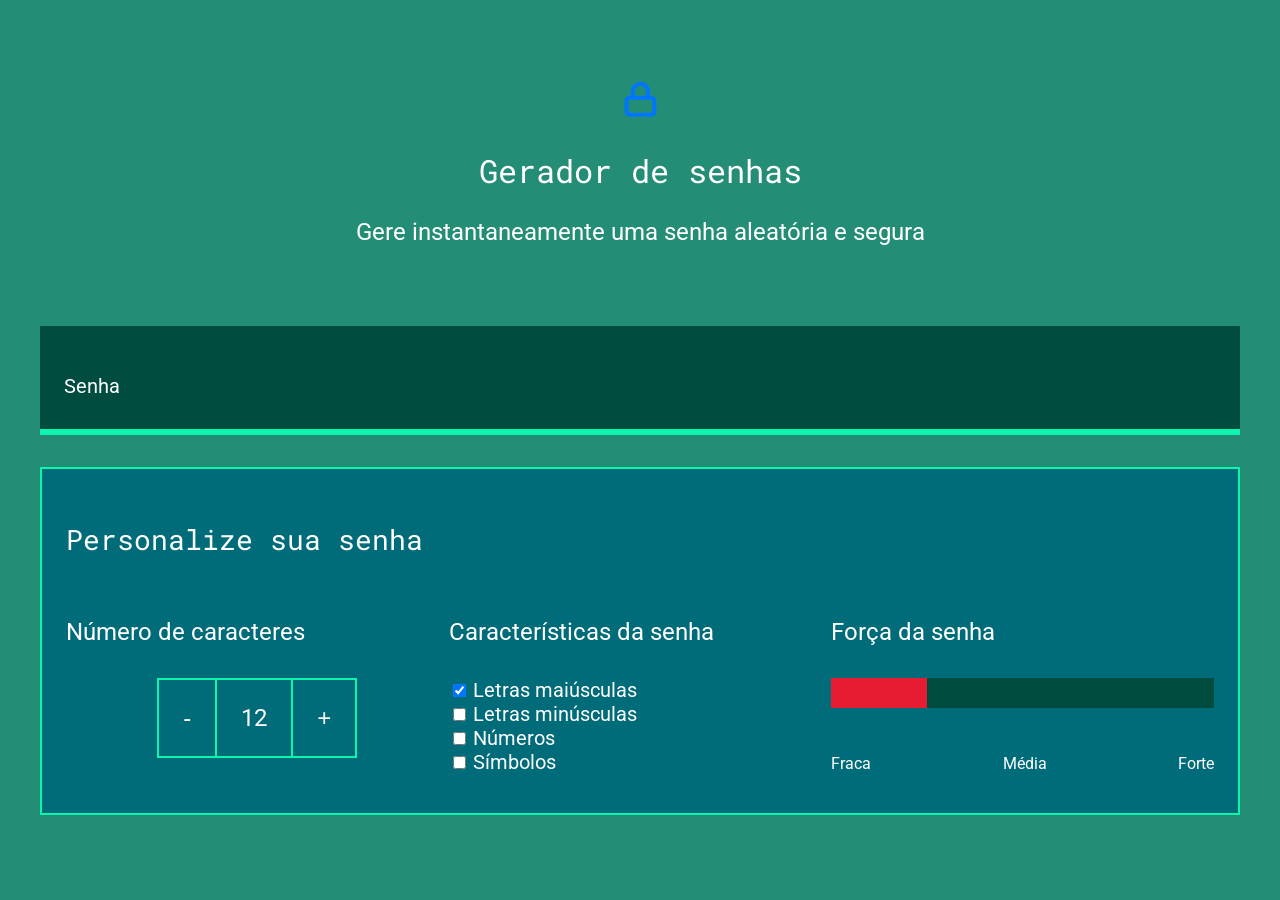
==== index.html @ 8220c7e0 "commit aula 4" ====
<!DOCTYPE html>
<html lang="pt-br">

<head>
    <meta charset="UTF-8">
    <meta name="viewport" content="width=device-width, initial-scale=1.0">
    <title>Gerador de senha</title>
    <link rel="stylesheet" href="style.css">
</head>

<body>
    <section class="conteudo">
        <div class="conteudo-titulo">
            <img src="unlock.svg" alt="cadeado fechado">
            <h2 class="titulo-principal">Gerador de senhas</h2>
            <h3 class="titulo-secundario">Gere instantaneamente uma senha aleatória e segura</h3>
        </div>
        <div class="conteudo-senha">
            <label for="senha">Senha</label>
            <input name="senha" type="text" id="campo-senha">
        </div>
        <div class="parametro">
            <h3 class="parametro-titulo">Personalize sua senha</h3>
            <div class="parametro-coluna__senha">
                <div class="parametro-senha">
    <h4 class="parametro-senha__titulo">Número de caracteres</h4>
    <div class="parametro-senha-botoes">
        <button class="parametro-senha__botao">-</button>
        <p class="parametro-senha__texto">12</p>
        <button class="parametro-senha__botao">+</button>
    </div>
</div>   
     <div class="parametro-senha">
    <h4 class="parametro-senha__titulo">Características da senha</h4>
    <div class="parametro-senha-checkbox">
        <input name="maiusculo" type="checkbox" class="checkbox" checked>
        <label for="maiusculo">Letras maiúsculas</label>
    </div>
    <div class="parametro-senha-checkbox">
        <input name="minusculo" type="checkbox" class="checkbox">
        <label for="minusculo">Letras minúsculas</label>
    </div>
    <div class="parametro-senha-checkbox">
        <input name="numero" type="checkbox" class="checkbox">
        <label for="numero">Números</label>
    </div>
    <div class="parametro-senha-checkbox">
        <input name="simbolo" type="checkbox" class="checkbox">
        <label for="simbolo">Símbolos</label>
    </div>
</div>
        <div class="parametro-senha">
    <h4 class="parametro-senha__titulo">Força da senha</h4>
    <div class="barra"></div>
    <div class="forca fraca"></div>
    <div class="parametro-senha-textos">
        <p>Fraca</p>
        <p>Média</p>
        <p>Forte</p>
    </div>
</div>
         </div>
        </div>
        <script src="main.js"></script>
    </section>
</body>

</html>
---- style.css ----
@import url('https://fonts.googleapis.com/css2?family=Roboto&family=Roboto+Mono&display=swap');

:root{
    --branco: white;
    --cor-de-fundo: #248d76;
    --fundo-senha: #004d40;
    --fundo-texto: #006c7a;
    --borda: #0cf5af;
    --roboto: 'Roboto', sans-serif;
    --roboto-mono: 'Roboto Mono', monospace;
}

*{
    font-weight: 400;
}

body{
    color: var(--branco);
    background-color: var(--cor-de-fundo);
    font-family: var(--roboto);
}

.titulo-principal{
    font-family: var(--roboto-mono);
    font-size: 32px;
}

.titulo-secundario{
    font-size: 24px;
}

.conteudo-titulo{
    text-align: center;
    margin-top: 80px;
}

.conteudo-senha{
    margin-top: 80px; 
    background: var(--fundo-senha);
    padding: 24px;
    border-bottom: 6px solid var(--borda);
}

#campo-senha{
    background-color: var(--fundo-senha);
    border: none;
    color: var(--branco);
    font-family: var(--roboto-mono);
    font-size: 40px;
    width: 70%;
}

#campo-senha:focus{
    outline: none;
}

.conteudo{
    max-width: 1200px;
    margin: 0 auto;
}

.parametro{
    background-color: var(--fundo-texto);
    border: 2px solid var(--borda);
    margin-top: 32px;
    padding: 24px;
}

.parametro-titulo{
    font-family: var(--roboto-mono);
    font-size: 28px;
}

.parametro-senha__titulo{
    font-size:24px;
}

.parametro-coluna__senha{
    display: flex;
    flex-direction: column;
    justify-content: center;
}
.parametro-senha{
    width: 50%;
    margin: 0 auto;
}

@media screen and (min-width: 768px) {
    .parametro-coluna__senha{
        flex-direction: row;
    }
}

.parametro-senha-botoes{
    display: flex;
    justify-content: center;
}

.parametro-senha__botao{
    background-color: var(--fundo-texto);
    color: var(--branco);
    border: 2px solid var(--borda);
    padding: 24px;
    font-size: 24px;
}

.parametro-senha__texto{
    padding: 24px;
    border-top: 2px solid var(--borda);
    border-bottom: 2px solid var(--borda);
    margin: 0;
    font-size: 24px;
}

.parametro-senha__botao{
    background-color: var(--fundo-texto);
    color: var(--branco);
    border: 2px solid var(--borda);
    padding: 24px;
    font-size: 24px;
    cursor: pointer;
}

label{
    font-size: 20px;
}

.barra{
    background-color: var(--fundo-senha);
    height: 30px;
    width: 100%;
}

.forca{
    height: 30px;
    position: relative;
    bottom: 30px;
}

.fraca{
    width: 25%;
    background-color: #E71B32; 
}

.parametro-senha-textos{
    display: flex;
    justify-content: space-between;
}

.media{
    background-color: #FAF408;
    width: 50%;
}

.forte{
    background-color: #00FF85;
    width: 100%;
}
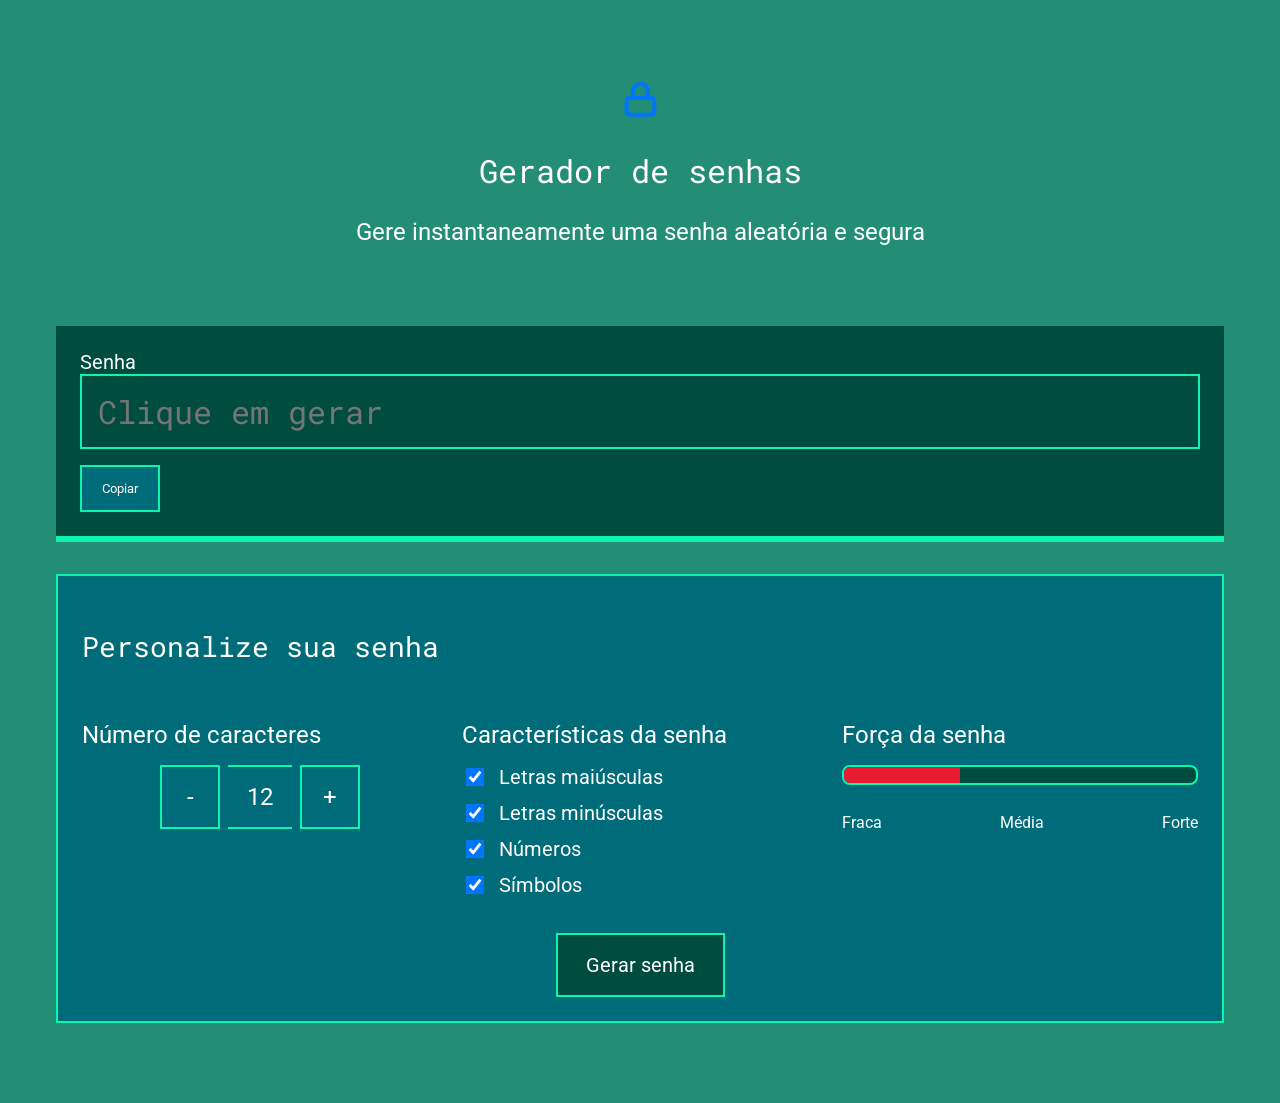
==== commit afb834a7: "commit aula 4" ====
--- a/index.html
+++ b/index.html
@@ -16,50 +16,57 @@
             <h3 class="titulo-secundario">Gere instantaneamente uma senha aleatória e segura</h3>
         </div>
         <div class="conteudo-senha">
-            <label for="senha">Senha</label>
-            <input name="senha" type="text" id="campo-senha">
+            <label for="campo-senha">Senha</label>
+            <div class="senha-campo">
+                <input name="senha" type="text" id="campo-senha" readonly placeholder="Clique em gerar">
+                <button type="button" id="copiar-senha">Copiar</button>
+            </div>
         </div>
         <div class="parametro">
             <h3 class="parametro-titulo">Personalize sua senha</h3>
             <div class="parametro-coluna__senha">
                 <div class="parametro-senha">
-    <h4 class="parametro-senha__titulo">Número de caracteres</h4>
-    <div class="parametro-senha-botoes">
-        <button class="parametro-senha__botao">-</button>
-        <p class="parametro-senha__texto">12</p>
-        <button class="parametro-senha__botao">+</button>
-    </div>
-</div>   
-     <div class="parametro-senha">
-    <h4 class="parametro-senha__titulo">Características da senha</h4>
-    <div class="parametro-senha-checkbox">
-        <input name="maiusculo" type="checkbox" class="checkbox" checked>
-        <label for="maiusculo">Letras maiúsculas</label>
-    </div>
-    <div class="parametro-senha-checkbox">
-        <input name="minusculo" type="checkbox" class="checkbox">
-        <label for="minusculo">Letras minúsculas</label>
-    </div>
-    <div class="parametro-senha-checkbox">
-        <input name="numero" type="checkbox" class="checkbox">
-        <label for="numero">Números</label>
-    </div>
-    <div class="parametro-senha-checkbox">
-        <input name="simbolo" type="checkbox" class="checkbox">
-        <label for="simbolo">Símbolos</label>
-    </div>
-</div>
-        <div class="parametro-senha">
-    <h4 class="parametro-senha__titulo">Força da senha</h4>
-    <div class="barra"></div>
-    <div class="forca fraca"></div>
-    <div class="parametro-senha-textos">
-        <p>Fraca</p>
-        <p>Média</p>
-        <p>Forte</p>
-    </div>
-</div>
-         </div>
+                    <h4 class="parametro-senha__titulo">Número de caracteres</h4>
+                    <div class="parametro-senha-botoes">
+                        <button type="button" class="parametro-senha__botao" id="diminuir-tamanho" aria-label="Diminuir tamanho">-</button>
+                        <p class="parametro-senha__texto">12</p>
+                        <button type="button" class="parametro-senha__botao" id="aumentar-tamanho" aria-label="Aumentar tamanho">+</button>
+                    </div>
+                </div>   
+                <div class="parametro-senha">
+                    <h4 class="parametro-senha__titulo">Características da senha</h4>
+                    <div class="parametro-senha-checkbox">
+                        <input id="maiusculo" name="maiusculo" type="checkbox" class="checkbox" checked>
+                        <label for="maiusculo">Letras maiúsculas</label>
+                    </div>
+                    <div class="parametro-senha-checkbox">
+                        <input id="minusculo" name="minusculo" type="checkbox" class="checkbox" checked>
+                        <label for="minusculo">Letras minúsculas</label>
+                    </div>
+                    <div class="parametro-senha-checkbox">
+                        <input id="numero" name="numero" type="checkbox" class="checkbox" checked>
+                        <label for="numero">Números</label>
+                    </div>
+                    <div class="parametro-senha-checkbox">
+                        <input id="simbolo" name="simbolo" type="checkbox" class="checkbox" checked>
+                        <label for="simbolo">Símbolos</label>
+                    </div>
+                </div>
+                <div class="parametro-senha">
+                    <h4 class="parametro-senha__titulo">Força da senha</h4>
+                    <div class="barra">
+                        <div class="forca fraca"></div>
+                    </div>
+                    <div class="parametro-senha-textos">
+                        <p>Fraca</p>
+                        <p>Média</p>
+                        <p>Forte</p>
+                    </div>
+                </div>
+            </div>
+            <div class="acao-gerar">
+                <button type="button" id="gerar-senha">Gerar senha</button>
+            </div>
         </div>
         <script src="main.js"></script>
     </section>
--- a/style.css
+++ b/style.css
@@ -1,6 +1,6 @@
 @import url('https://fonts.googleapis.com/css2?family=Roboto&family=Roboto+Mono&display=swap');
 
-:root{
+:root {
     --branco: white;
     --cor-de-fundo: #248d76;
     --fundo-senha: #004d40;
@@ -10,150 +10,210 @@
     --roboto-mono: 'Roboto Mono', monospace;
 }
 
-*{
+* {
+    box-sizing: border-box;
     font-weight: 400;
 }
 
-body{
+body {
     color: var(--branco);
     background-color: var(--cor-de-fundo);
     font-family: var(--roboto);
-}
-
-.titulo-principal{
+    margin: 0;
+}
+
+button {
+    font-family: inherit;
+}
+
+.titulo-principal {
     font-family: var(--roboto-mono);
     font-size: 32px;
 }
 
-.titulo-secundario{
-    font-size: 24px;
-}
-
-.conteudo-titulo{
+.titulo-secundario {
+    font-size: 24px;
+}
+
+.conteudo-titulo {
     text-align: center;
     margin-top: 80px;
 }
 
-.conteudo-senha{
-    margin-top: 80px; 
+.conteudo-senha {
+    margin-top: 80px;
     background: var(--fundo-senha);
     padding: 24px;
     border-bottom: 6px solid var(--borda);
 }
 
-#campo-senha{
+.senha-campo {
+    display: flex;
+    gap: 16px;
+    align-items: center;
+    flex-wrap: wrap;
+}
+
+#campo-senha {
     background-color: var(--fundo-senha);
-    border: none;
+    border: 2px solid var(--borda);
     color: var(--branco);
     font-family: var(--roboto-mono);
-    font-size: 40px;
-    width: 70%;
-}
-
-#campo-senha:focus{
+    font-size: 32px;
+    width: 100%;
+    padding: 14px 16px;
+}
+
+#campo-senha:focus {
     outline: none;
 }
 
-.conteudo{
+#copiar-senha {
+    border: 2px solid var(--borda);
+    background-color: var(--fundo-texto);
+    color: var(--branco);
+    padding: 14px 20px;
+    cursor: pointer;
+}
+
+.conteudo {
     max-width: 1200px;
     margin: 0 auto;
-}
-
-.parametro{
+    padding: 0 16px 80px;
+}
+
+.parametro {
     background-color: var(--fundo-texto);
     border: 2px solid var(--borda);
     margin-top: 32px;
     padding: 24px;
 }
 
-.parametro-titulo{
+.parametro-titulo {
     font-family: var(--roboto-mono);
     font-size: 28px;
-}
-
-.parametro-senha__titulo{
-    font-size:24px;
-}
-
-.parametro-coluna__senha{
+    margin-bottom: 24px;
+}
+
+.parametro-senha__titulo {
+    font-size: 24px;
+    margin-bottom: 16px;
+}
+
+.parametro-coluna__senha {
     display: flex;
     flex-direction: column;
     justify-content: center;
-}
-.parametro-senha{
-    width: 50%;
-    margin: 0 auto;
-}
-
-@media screen and (min-width: 768px) {
-    .parametro-coluna__senha{
-        flex-direction: row;
-    }
-}
-
-.parametro-senha-botoes{
-    display: flex;
-    justify-content: center;
-}
-
-.parametro-senha__botao{
+    gap: 24px;
+}
+
+.parametro-senha {
+    width: 100%;
+}
+
+.parametro-senha-botoes {
+    display: flex;
+    justify-content: center;
+    gap: 8px;
+    flex-wrap: wrap;
+}
+
+.parametro-senha__botao {
     background-color: var(--fundo-texto);
     color: var(--branco);
     border: 2px solid var(--borda);
-    padding: 24px;
-    font-size: 24px;
-}
-
-.parametro-senha__texto{
-    padding: 24px;
+    padding: 14px 18px;
+    font-size: 24px;
+    cursor: pointer;
+    min-width: 60px;
+}
+
+.parametro-senha__texto {
+    padding: 16px;
     border-top: 2px solid var(--borda);
     border-bottom: 2px solid var(--borda);
     margin: 0;
     font-size: 24px;
-}
-
-.parametro-senha__botao{
-    background-color: var(--fundo-texto);
-    color: var(--branco);
-    border: 2px solid var(--borda);
-    padding: 24px;
-    font-size: 24px;
+    display: flex;
+    align-items: center;
+    justify-content: center;
+    min-width: 64px;
+}
+
+.parametro-senha-checkbox {
+    display: flex;
+    align-items: center;
+    gap: 12px;
+    margin-bottom: 12px;
+}
+
+.checkbox {
+    width: 18px;
+    height: 18px;
+}
+
+label {
+    font-size: 20px;
+}
+
+.barra {
+    background-color: var(--fundo-senha);
+    height: 20px;
+    width: 100%;
+    border: 2px solid var(--borda);
+    border-radius: 8px;
+    overflow: hidden;
+}
+
+.forca {
+    height: 100%;
+    transition: width 0.3s ease;
+}
+
+.forca.fraca {
+    width: 33%;
+    background-color: #E71B32;
+}
+
+.forca.media {
+    width: 66%;
+    background-color: #FAF408;
+}
+
+.forca.forte {
+    width: 100%;
+    background-color: #00FF85;
+}
+
+.parametro-senha-textos {
+    display: flex;
+    justify-content: space-between;
+    margin-top: 12px;
+}
+
+.acao-gerar {
+    margin-top: 24px;
+    display: flex;
+    justify-content: center;
+}
+
+#gerar-senha {
+    border: 2px solid var(--borda);
+    background-color: var(--fundo-senha);
+    color: var(--branco);
+    padding: 18px 28px;
+    font-size: 20px;
     cursor: pointer;
 }
 
-label{
-    font-size: 20px;
-}
-
-.barra{
-    background-color: var(--fundo-senha);
-    height: 30px;
-    width: 100%;
-}
-
-.forca{
-    height: 30px;
-    position: relative;
-    bottom: 30px;
-}
-
-.fraca{
-    width: 25%;
-    background-color: #E71B32; 
-}
-
-.parametro-senha-textos{
-    display: flex;
-    justify-content: space-between;
-}
-
-.media{
-    background-color: #FAF408;
-    width: 50%;
-}
-
-.forte{
-    background-color: #00FF85;
-    width: 100%;
-}
-
+@media screen and (min-width: 768px) {
+    .parametro-coluna__senha {
+        flex-direction: row;
+        gap: 24px;
+    }
+
+    .parametro-senha {
+        width: calc(33.333% - 16px);
+    }
+}
+
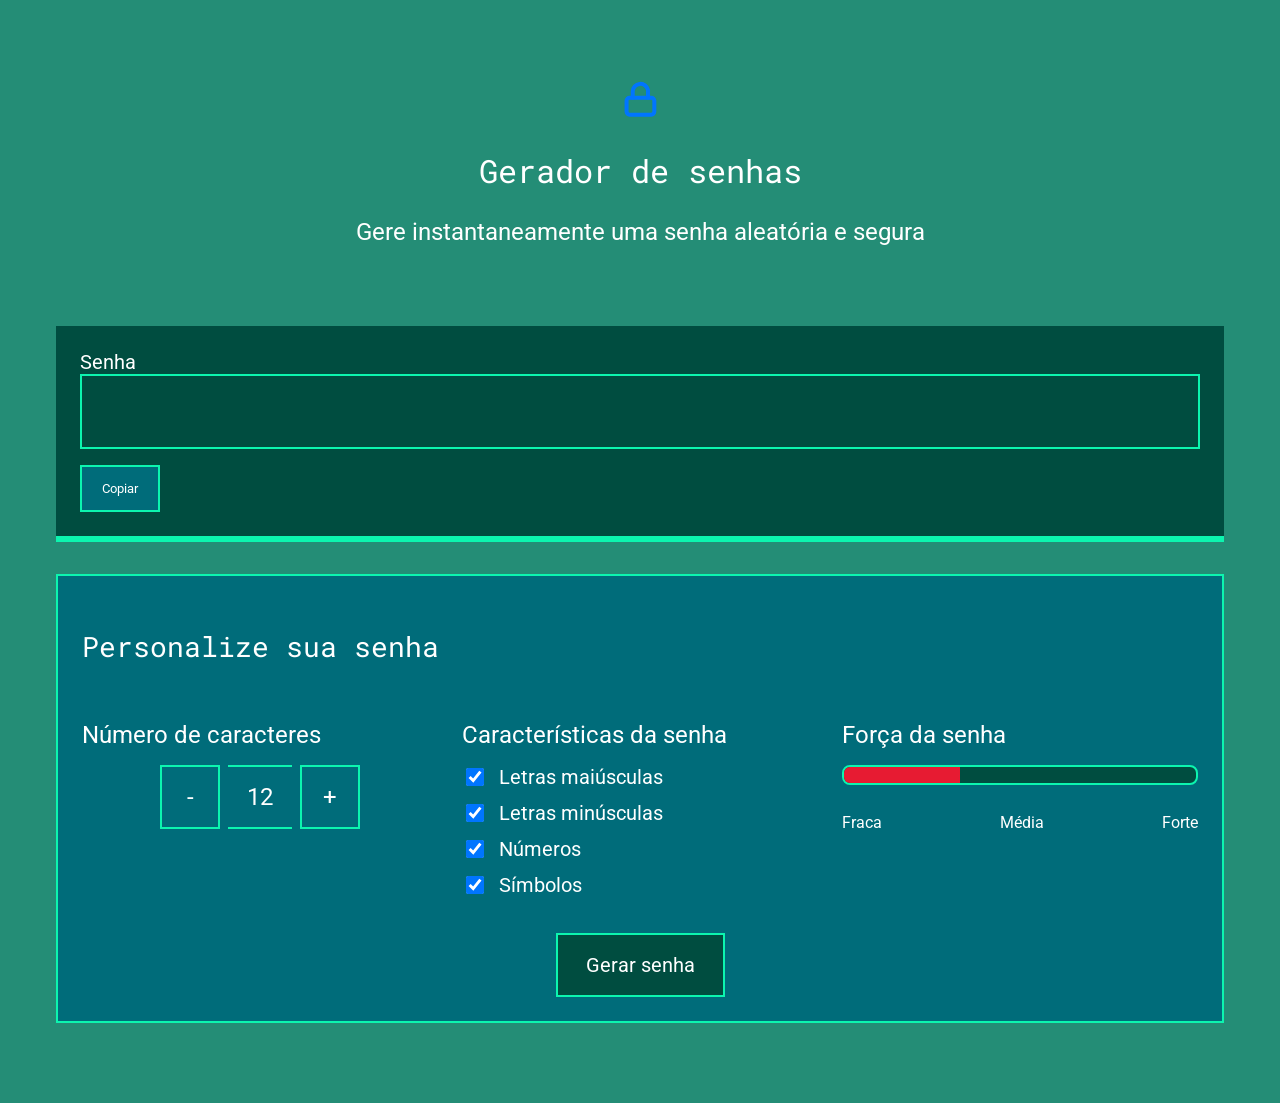
==== commit f6a740f0: "aula 5" ====
--- a/index.html
+++ b/index.html
@@ -18,7 +18,7 @@
         <div class="conteudo-senha">
             <label for="campo-senha">Senha</label>
             <div class="senha-campo">
-                <input name="senha" type="text" id="campo-senha" readonly placeholder="Clique em gerar">
+            <input name="senha" type="text" id="campo-senha" readonly>
                 <button type="button" id="copiar-senha">Copiar</button>
             </div>
         </div>
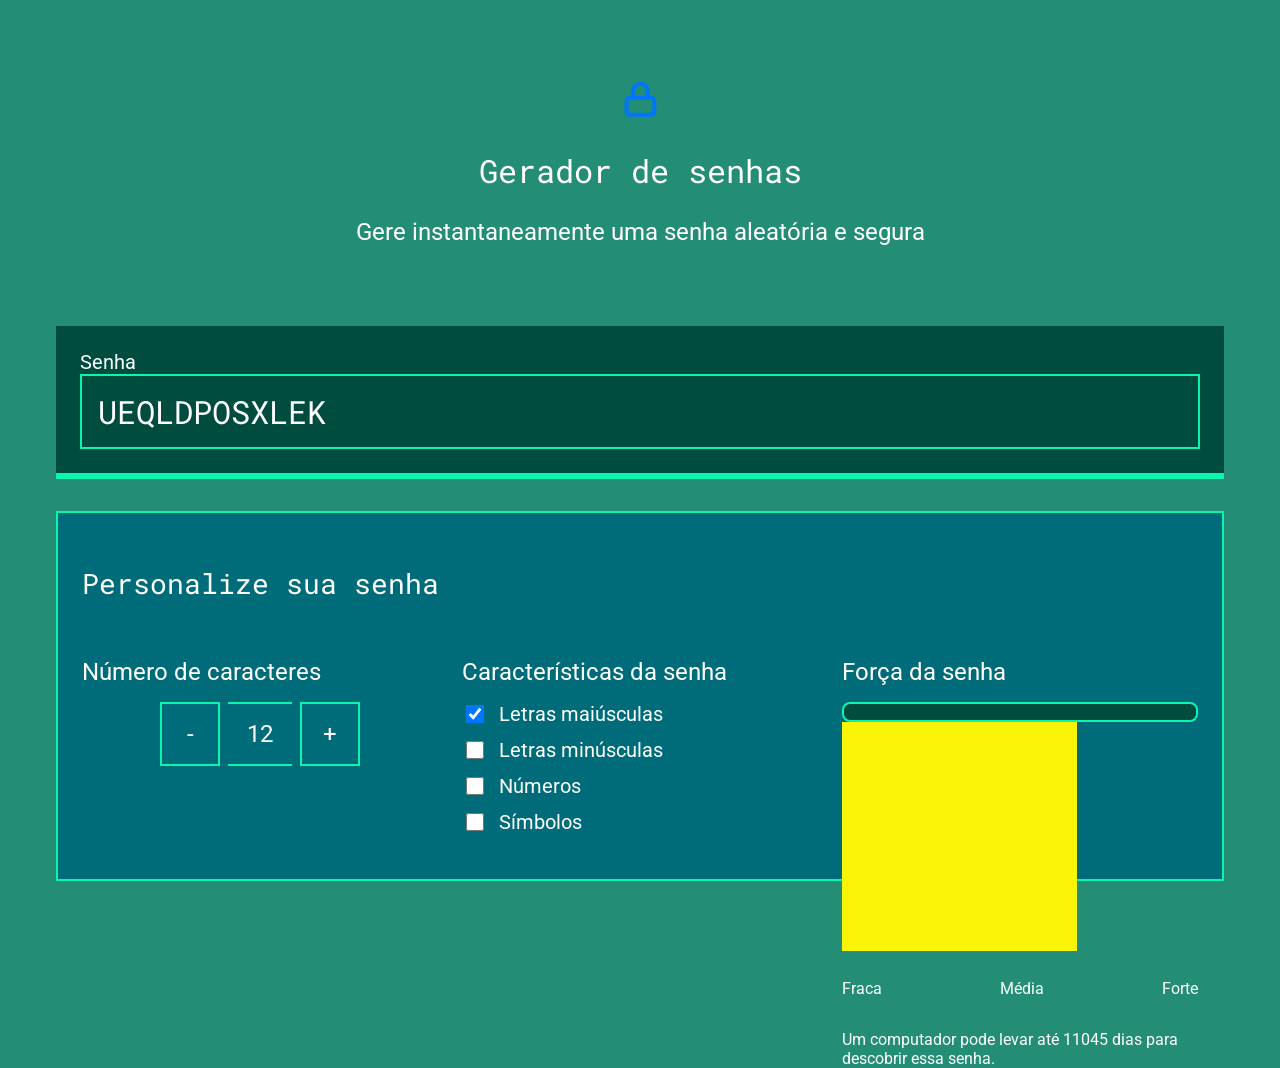
==== commit a137e2a4: "Atualização de mudanças" ====
--- a/index.html
+++ b/index.html
@@ -16,11 +16,8 @@
             <h3 class="titulo-secundario">Gere instantaneamente uma senha aleatória e segura</h3>
         </div>
         <div class="conteudo-senha">
-            <label for="campo-senha">Senha</label>
-            <div class="senha-campo">
+            <label for="senha">Senha</label>
             <input name="senha" type="text" id="campo-senha" readonly>
-                <button type="button" id="copiar-senha">Copiar</button>
-            </div>
         </div>
         <div class="parametro">
             <h3 class="parametro-titulo">Personalize sua senha</h3>
@@ -28,48 +25,44 @@
                 <div class="parametro-senha">
                     <h4 class="parametro-senha__titulo">Número de caracteres</h4>
                     <div class="parametro-senha-botoes">
-                        <button type="button" class="parametro-senha__botao" id="diminuir-tamanho" aria-label="Diminuir tamanho">-</button>
+                        <button class="parametro-senha__botao">-</button>
                         <p class="parametro-senha__texto">12</p>
-                        <button type="button" class="parametro-senha__botao" id="aumentar-tamanho" aria-label="Aumentar tamanho">+</button>
+                        <button class="parametro-senha__botao">+</button>
                     </div>
-                </div>   
+                </div>               
                 <div class="parametro-senha">
                     <h4 class="parametro-senha__titulo">Características da senha</h4>
                     <div class="parametro-senha-checkbox">
-                        <input id="maiusculo" name="maiusculo" type="checkbox" class="checkbox" checked>
+                        <input name="maiusculo" type="checkbox" class="checkbox" checked>
                         <label for="maiusculo">Letras maiúsculas</label>
                     </div>
                     <div class="parametro-senha-checkbox">
-                        <input id="minusculo" name="minusculo" type="checkbox" class="checkbox" checked>
+                        <input name="minusculo" type="checkbox" class="checkbox">
                         <label for="minusculo">Letras minúsculas</label>
                     </div>
                     <div class="parametro-senha-checkbox">
-                        <input id="numero" name="numero" type="checkbox" class="checkbox" checked>
+                        <input name="numero" type="checkbox" class="checkbox">
                         <label for="numero">Números</label>
                     </div>
                     <div class="parametro-senha-checkbox">
-                        <input id="simbolo" name="simbolo" type="checkbox" class="checkbox" checked>
+                        <input name="simbolo" type="checkbox" class="checkbox">
                         <label for="simbolo">Símbolos</label>
                     </div>
                 </div>
                 <div class="parametro-senha">
                     <h4 class="parametro-senha__titulo">Força da senha</h4>
-                    <div class="barra">
-                        <div class="forca fraca"></div>
-                    </div>
+                    <div class="barra"></div>
+                    <div class="forca fraca"></div>
                     <div class="parametro-senha-textos">
                         <p>Fraca</p>
                         <p>Média</p>
                         <p>Forte</p>
                     </div>
+                    <p class="entropia"></p>
                 </div>
             </div>
-            <div class="acao-gerar">
-                <button type="button" id="gerar-senha">Gerar senha</button>
-            </div>
         </div>
-        <script src="main.js"></script>
     </section>
-</body>
-
+    <script src="main.js"></script>
+</body> 
 </html>
